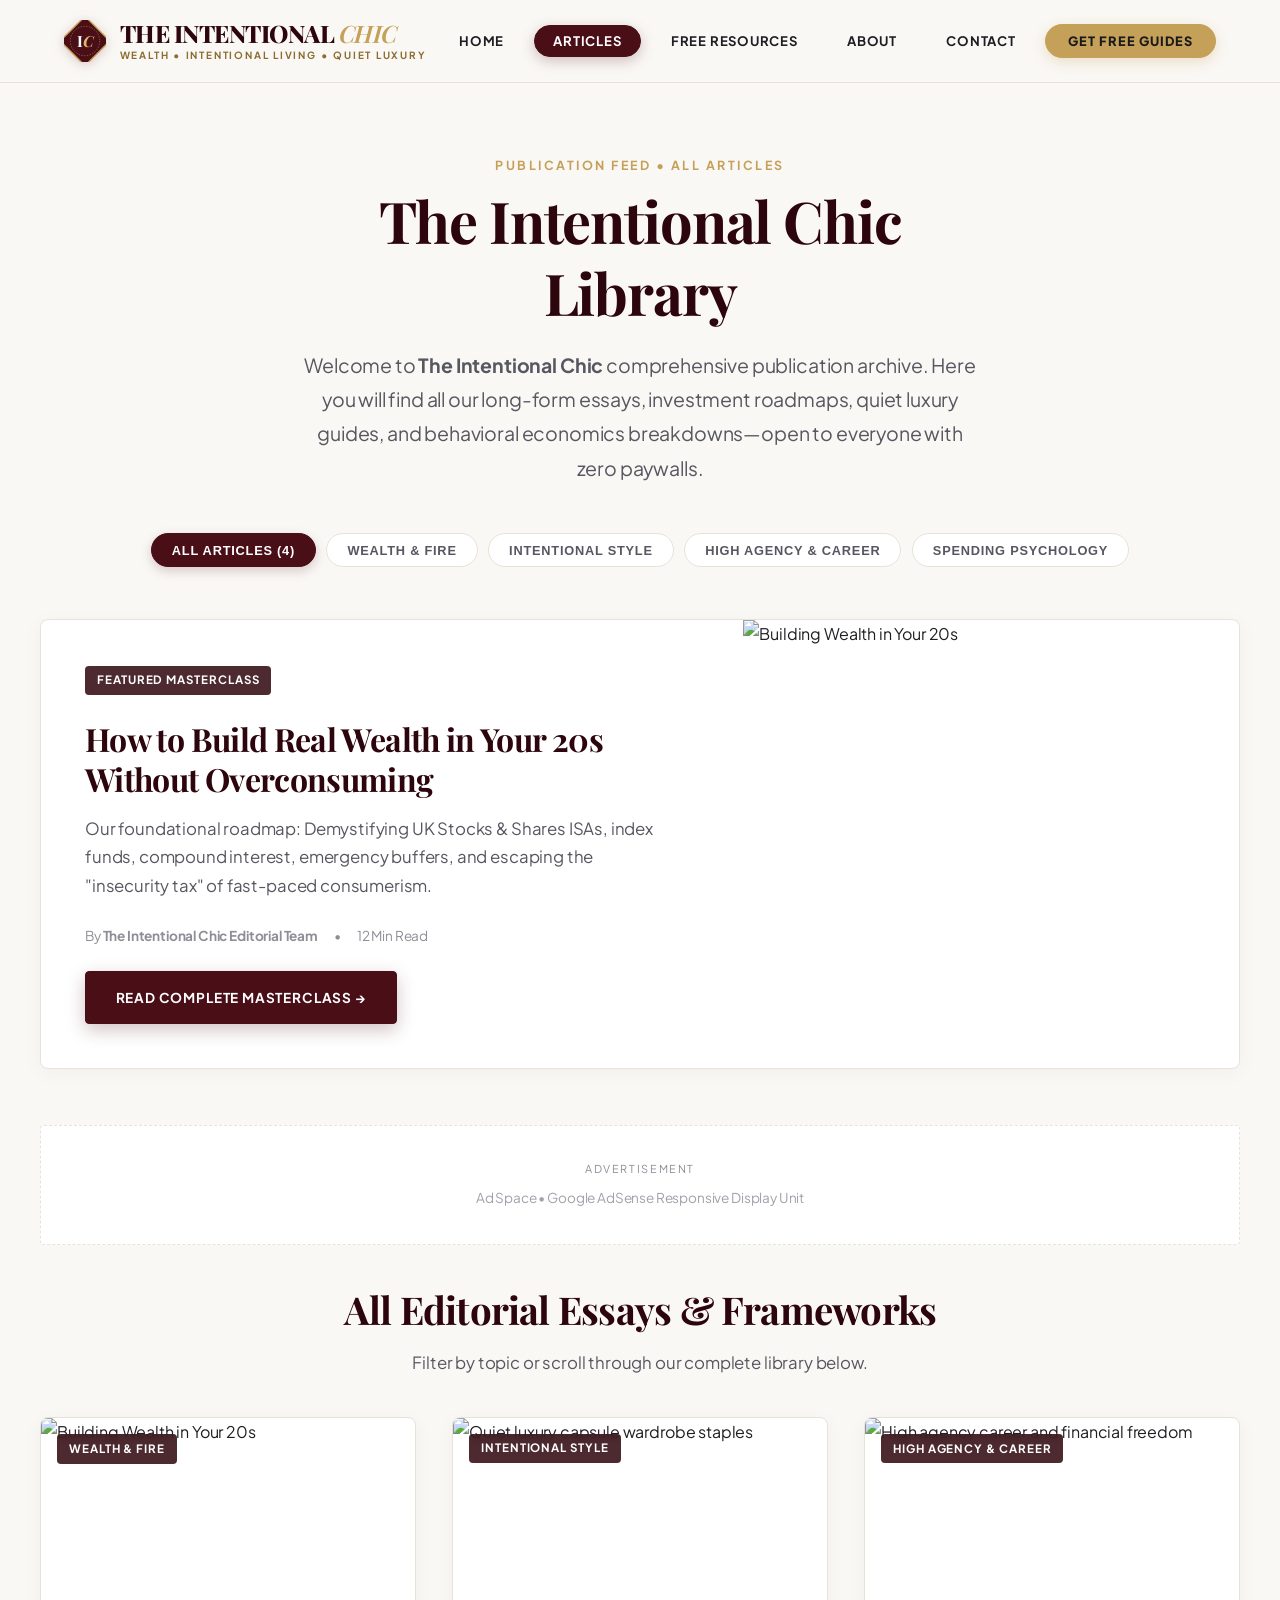
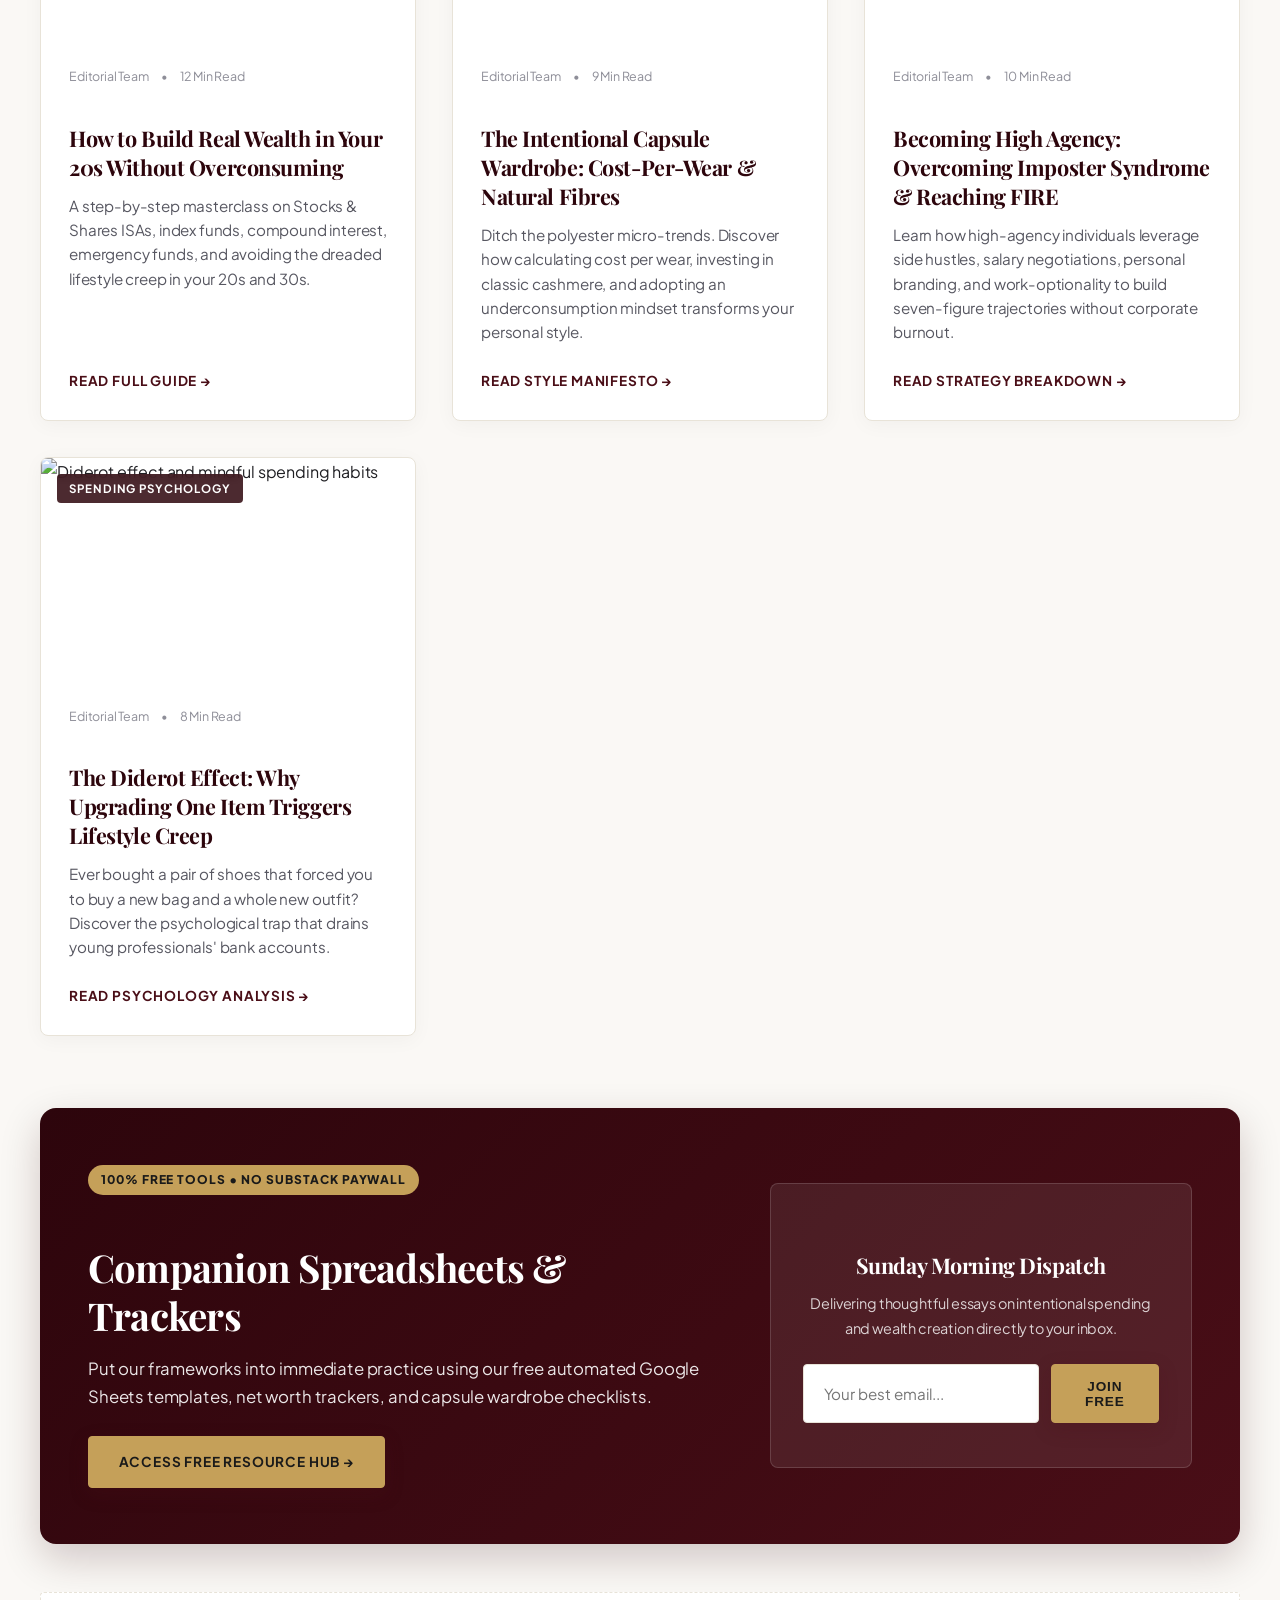
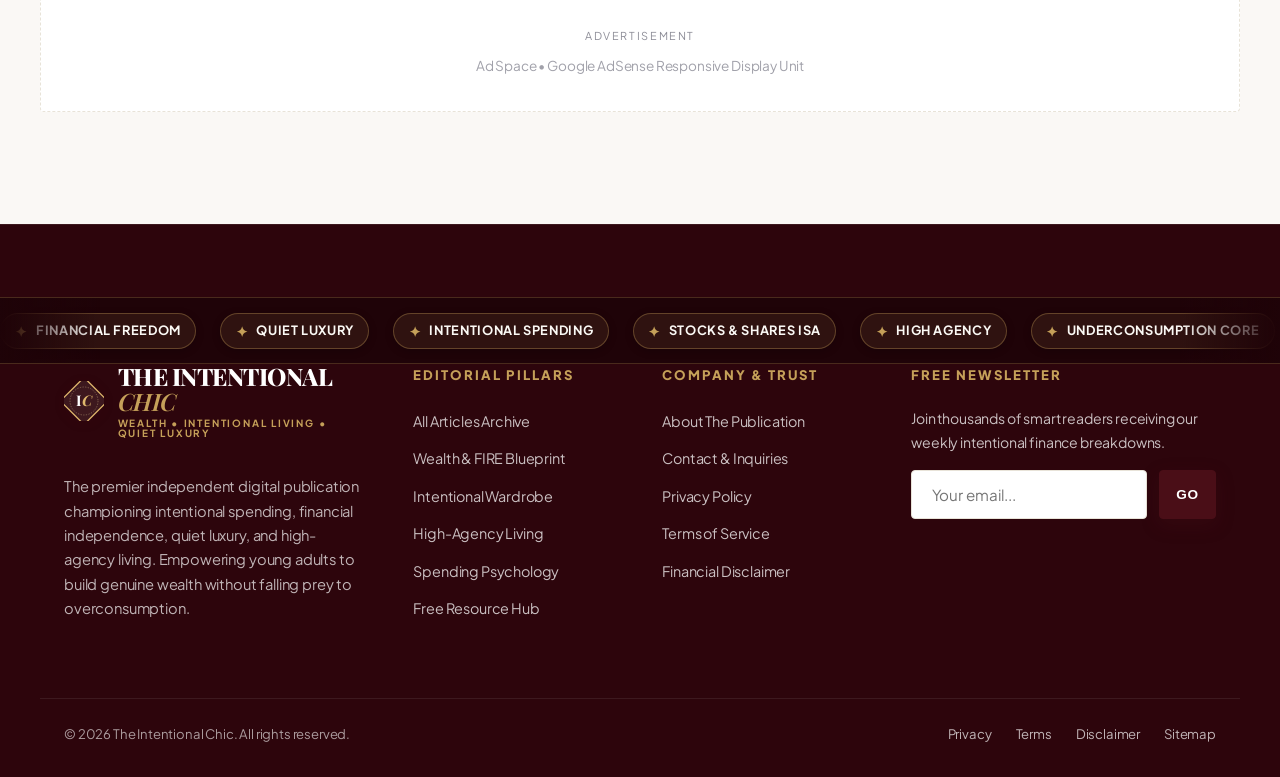
==== articles.html @ efddeb8c "Add files via upload" ====
<!DOCTYPE html>
<html lang="en">
<head>
  <meta charset="UTF-8">
  <meta name="viewport" content="width=device-width, initial-scale=1.0">
  <title>All Articles &amp; Editorial Guides — The Intentional Chic</title>
  <meta name="description" content="Browse all in-depth articles, personal finance masterclasses, quiet luxury capsule wardrobe guides, and high-agency frameworks from The Intentional Chic. 100% free with zero paywalls.">
  <meta name="keywords" content="articles, personal finance guides, quiet luxury essays, FIRE movement UK, intentional spending, The Intentional Chic, capsule wardrobe">
  <link rel="canonical" href="https://www.theintentionalchic.com/articles.html">
  <link rel="icon" type="image/svg+xml" href="images/favicon.svg">

  <link rel="stylesheet" href="styles.css">
  <link rel="preconnect" href="https://fonts.googleapis.com">
  <link rel="preconnect" href="https://fonts.gstatic.com" crossorigin>
  <link href="https://fonts.googleapis.com/css2?family=Playfair+Display:ital,wght@0,500;0,700;0,800;1,400;1,600&family=Plus+Jakarta+Sans:wght@400;500;600;700&display=swap" rel="stylesheet">
</head>
<body>

  <!-- Site Header -->
  <header class="site-header">
    <div class="container nav-wrapper">
      <a href="index.html" class="brand-logo" aria-label="The Intentional Chic Home">
        <div class="logo-mark">
          <svg width="42" height="42" viewBox="0 0 60 60" fill="none" xmlns="http://www.w3.org/2000/svg">
            <rect x="5" y="5" width="50" height="50" rx="6" transform="rotate(45 30 30)" fill="#4a0e17" stroke="#c5a059" stroke-width="2"/>
            <circle cx="30" cy="30" r="21" stroke="#dfb76c" stroke-width="1" stroke-dasharray="2 2" stroke-opacity="0.6"/>
            <text x="23" y="38" font-family="'Playfair Display', Georgia, serif" font-size="22" font-weight="700" fill="#ffffff" text-anchor="middle">I</text>
            <text x="35" y="38" font-family="'Playfair Display', Georgia, serif" font-size="22" font-weight="700" font-style="italic" fill="#dfb76c" text-anchor="middle">C</text>
          </svg>
        </div>
        <div class="logo-text">
          <span class="logo-brand">THE INTENTIONAL <em>CHIC</em></span>
          <span class="logo-tagline">WEALTH &bull; INTENTIONAL LIVING &bull; QUIET LUXURY</span>
        </div>
      </a>

      <!-- Clean Competitor-Style Navigation Bar -->
      <nav>
        <ul class="main-nav">
          <li><a href="index.html" class="nav-link">Home</a></li>
          <li><a href="articles.html" class="nav-link active">Articles</a></li>
          <li><a href="free-resources.html" class="nav-link">Free Resources</a></li>
          <li><a href="about.html" class="nav-link">About</a></li>
          <li><a href="contact.html" class="nav-link">Contact</a></li>
          <li><a href="free-resources.html" class="nav-cta">Get Free Guides</a></li>
        </ul>
      </nav>

      <button class="mobile-menu-btn" aria-label="Toggle navigation menu" aria-expanded="false">&#9776;</button>
    </div>
  </header>

  <!-- Main Content Archive -->
  <main class="container section-pad">
    <div class="section-head">
      <span class="section-eyebrow">Publication Feed &bull; All Articles</span>
      <h1 class="section-title">The Intentional Chic Library</h1>
      <p class="lead-text">
        Welcome to <strong>The Intentional Chic</strong> comprehensive publication archive. Here you will find all our long-form essays, investment roadmaps, quiet luxury guides, and behavioral economics breakdowns—open to everyone with zero paywalls.
      </p>
    </div>

    <!-- Interactive Category Filter Bar (Substack / Magazine Style) -->
    <div class="articles-filter-bar">
      <button type="button" class="filter-tab active" data-filter="all">All Articles (4)</button>
      <button type="button" class="filter-tab" data-filter="wealth">Wealth &amp; FIRE</button>
      <button type="button" class="filter-tab" data-filter="style">Intentional Style</button>
      <button type="button" class="filter-tab" data-filter="agency">High Agency &amp; Career</button>
      <button type="button" class="filter-tab" data-filter="psychology">Spending Psychology</button>
    </div>

    <!-- Featured Lead Essay (Hero Highlight) -->
    <article class="featured-article-hero">
      <div class="featured-article-content">
        <span class="card-category" style="position: static; margin-bottom: 1rem; display: inline-block;">Featured Masterclass</span>
        <h2 style="font-size: clamp(1.8rem, 2.5vw, 2.4rem); margin: 0.5rem 0 1rem; line-height: 1.25;">
          <a href="building-wealth-in-your-20s.html" style="color: var(--color-primary-dark); text-decoration: none;">How to Build Real Wealth in Your 20s Without Overconsuming</a>
        </h2>
        <p style="color: var(--color-text-muted); font-size: 1.05rem; line-height: 1.7; margin-bottom: 1.5rem;">
          Our foundational roadmap: Demystifying UK Stocks &amp; Shares ISAs, index funds, compound interest, emergency buffers, and escaping the "insecurity tax" of fast-paced consumerism.
        </p>
        <div style="display: flex; gap: 1rem; align-items: center; font-size: 0.85rem; color: var(--color-text-light); margin-bottom: 1.5rem;">
          <span>By <strong>The Intentional Chic Editorial Team</strong></span> &bull; <span>12 Min Read</span>
        </div>
        <a href="building-wealth-in-your-20s.html" class="btn-primary">Read Complete Masterclass &rarr;</a>
      </div>

      <div class="featured-article-img-wrap">
        <img src="images/building-wealth-in-your-20s-investment.jpg" alt="Building Wealth in Your 20s" width="900" height="600">
      </div>
    </article>

    <!-- AdSense Top Slot -->
    <div class="adsense-slot" aria-label="Advertisement Banner">
      <span class="adsense-label">Advertisement</span>
      <div style="font-size: 0.85rem; color: #a1a1aa;">Ad Space &bull; Google AdSense Responsive Display Unit</div>
    </div>

    <!-- Section Header for Grid -->
    <div class="section-head" style="margin-bottom: 2.5rem;">
      <h2>All Editorial Essays &amp; Frameworks</h2>
      <p style="color: var(--color-text-muted);">Filter by topic or scroll through our complete library below.</p>
    </div>

    <!-- Complete Grid of All Articles -->
    <div class="articles-grid" id="all-articles-grid">

      <!-- Article 1: Wealth -->
      <article class="article-card archive-article-card" data-category="wealth">
        <div class="card-thumb-wrap">
          <img src="images/building-wealth-in-your-20s-investment.jpg" alt="Building Wealth in Your 20s" class="card-thumb" loading="lazy">
          <span class="card-category">Wealth &amp; FIRE</span>
        </div>
        <div class="card-body">
          <div class="card-meta">
            <span>Editorial Team</span> &bull; <span>12 Min Read</span>
          </div>
          <h3 class="card-title">
            <a href="building-wealth-in-your-20s.html">How to Build Real Wealth in Your 20s Without Overconsuming</a>
          </h3>
          <p class="card-excerpt">
            A step-by-step masterclass on Stocks &amp; Shares ISAs, index funds, compound interest, emergency funds, and avoiding the dreaded lifestyle creep in your 20s and 30s.
          </p>
          <a href="building-wealth-in-your-20s.html" class="card-link">Read Full Guide &rarr;</a>
        </div>
      </article>

      <!-- Article 2: Style -->
      <article class="article-card archive-article-card" data-category="style">
        <div class="card-thumb-wrap">
          <img src="images/quiet-luxury-capsule-wardrobe-staples.jpg" alt="Quiet luxury capsule wardrobe staples" class="card-thumb" loading="lazy">
          <span class="card-category">Intentional Style</span>
        </div>
        <div class="card-body">
          <div class="card-meta">
            <span>Editorial Team</span> &bull; <span>9 Min Read</span>
          </div>
          <h3 class="card-title">
            <a href="quiet-luxury-capsule-wardrobe.html">The Intentional Capsule Wardrobe: Cost-Per-Wear &amp; Natural Fibres</a>
          </h3>
          <p class="card-excerpt">
            Ditch the polyester micro-trends. Discover how calculating cost per wear, investing in classic cashmere, and adopting an underconsumption mindset transforms your personal style.
          </p>
          <a href="quiet-luxury-capsule-wardrobe.html" class="card-link">Read Style Manifesto &rarr;</a>
        </div>
      </article>

      <!-- Article 3: High Agency -->
      <article class="article-card archive-article-card" data-category="agency">
        <div class="card-thumb-wrap">
          <img src="images/high-agency-career-financial-freedom.jpg" alt="High agency career and financial freedom" class="card-thumb" loading="lazy">
          <span class="card-category">High Agency &amp; Career</span>
        </div>
        <div class="card-body">
          <div class="card-meta">
            <span>Editorial Team</span> &bull; <span>10 Min Read</span>
          </div>
          <h3 class="card-title">
            <a href="high-agency-financial-freedom.html">Becoming High Agency: Overcoming Imposter Syndrome &amp; Reaching FIRE</a>
          </h3>
          <p class="card-excerpt">
            Learn how high-agency individuals leverage side hustles, salary negotiations, personal branding, and work-optionality to build seven-figure trajectories without corporate burnout.
          </p>
          <a href="high-agency-financial-freedom.html" class="card-link">Read Strategy Breakdown &rarr;</a>
        </div>
      </article>

      <!-- Article 4: Spending Psychology -->
      <article class="article-card archive-article-card" data-category="psychology">
        <div class="card-thumb-wrap">
          <img src="images/diderot-effect-mindful-spending-habits.jpg" alt="Diderot effect and mindful spending habits" class="card-thumb" loading="lazy">
          <span class="card-category">Spending Psychology</span>
        </div>
        <div class="card-body">
          <div class="card-meta">
            <span>Editorial Team</span> &bull; <span>8 Min Read</span>
          </div>
          <h3 class="card-title">
            <a href="diderot-effect-mindful-spending.html">The Diderot Effect: Why Upgrading One Item Triggers Lifestyle Creep</a>
          </h3>
          <p class="card-excerpt">
            Ever bought a pair of shoes that forced you to buy a new bag and a whole new outfit? Discover the psychological trap that drains young professionals' bank accounts.
          </p>
          <a href="diderot-effect-mindful-spending.html" class="card-link">Read Psychology Analysis &rarr;</a>
        </div>
      </article>

    </div>

    <!-- Free Downloads Lead Magnet Box -->
    <div class="resources-feature-box" style="margin-top: 4.5rem;">
      <div>
        <span class="free-pill">100% Free Tools &bull; No Substack Paywall</span>
        <h2>Companion Spreadsheets &amp; Trackers</h2>
        <p style="color: rgba(255, 255, 255, 0.9); font-size: 1.05rem; margin-top: 0.75rem;">
          Put our frameworks into immediate practice using our free automated Google Sheets templates, net worth trackers, and capsule wardrobe checklists.
        </p>
        <div style="margin-top: 1.5rem;">
          <a href="free-resources.html" class="btn-primary" style="background: var(--color-accent-gold); color: #1a1a1a; border-color: var(--color-accent-gold);">
            Access Free Resource Hub &rarr;
          </a>
        </div>
      </div>

      <div>
        <div class="newsletter-card" style="background: rgba(255, 255, 255, 0.08); border-color: rgba(255, 255, 255, 0.15); color: #fff;">
          <h3 style="color: #fff; font-size: 1.35rem;">Sunday Morning Dispatch</h3>
          <p style="font-size: 0.9rem; color: rgba(255, 255, 255, 0.8); margin-top: 0.5rem;">
            Delivering thoughtful essays on intentional spending and wealth creation directly to your inbox.
          </p>
          <form class="newsletter-form">
            <input type="email" class="newsletter-input" placeholder="Your best email..." required aria-label="Email">
            <button type="submit" class="btn-primary" style="background: var(--color-accent-gold); color: #1a1a1a; border-color: var(--color-accent-gold);">Join Free</button>
          </form>
        </div>
      </div>
    </div>

    <!-- AdSense Bottom Placement -->
    <div class="adsense-slot" aria-label="Advertisement Banner">
      <span class="adsense-label">Advertisement</span>
      <div style="font-size: 0.85rem; color: #a1a1aa;">Ad Space &bull; Google AdSense Responsive Display Unit</div>
    </div>
  </main>

  <!-- Site Footer -->
  <footer class="site-footer">
    <!-- Animated Trending NLP Keywords Ticker -->
    <div class="footer-ticker-section" aria-label="Core Editorial Topics and Keywords">
      <div class="footer-ticker-wrapper">
        <div class="footer-ticker-track">
          <span class="ticker-chip"><span class="ticker-sparkle">&#10022;</span> Financial Freedom</span>
          <span class="ticker-chip"><span class="ticker-sparkle">&#10022;</span> Quiet Luxury</span>
          <span class="ticker-chip"><span class="ticker-sparkle">&#10022;</span> Intentional Spending</span>
          <span class="ticker-chip"><span class="ticker-sparkle">&#10022;</span> Stocks &amp; Shares ISA</span>
          <span class="ticker-chip"><span class="ticker-sparkle">&#10022;</span> High Agency</span>
          <span class="ticker-chip"><span class="ticker-sparkle">&#10022;</span> Underconsumption Core</span>
          <span class="ticker-chip"><span class="ticker-sparkle">&#10022;</span> Cost Per Wear</span>
          <span class="ticker-chip"><span class="ticker-sparkle">&#10022;</span> Compound Interest</span>
          <span class="ticker-chip"><span class="ticker-sparkle">&#10022;</span> Forever Wardrobe</span>
          <span class="ticker-chip"><span class="ticker-sparkle">&#10022;</span> Net Worth Building</span>
          <span class="ticker-chip"><span class="ticker-sparkle">&#10022;</span> Diderot Effect</span>
          <span class="ticker-chip"><span class="ticker-sparkle">&#10022;</span> Work-Optionality</span>
          <span class="ticker-chip"><span class="ticker-sparkle">&#10022;</span> Natural Fibres</span>
          <span class="ticker-chip"><span class="ticker-sparkle">&#10022;</span> Loud Budgeting</span>
          <!-- Repeated for seamless 100% loop -->
          <span class="ticker-chip"><span class="ticker-sparkle">&#10022;</span> Financial Freedom</span>
          <span class="ticker-chip"><span class="ticker-sparkle">&#10022;</span> Quiet Luxury</span>
          <span class="ticker-chip"><span class="ticker-sparkle">&#10022;</span> Intentional Spending</span>
          <span class="ticker-chip"><span class="ticker-sparkle">&#10022;</span> Stocks &amp; Shares ISA</span>
          <span class="ticker-chip"><span class="ticker-sparkle">&#10022;</span> High Agency</span>
          <span class="ticker-chip"><span class="ticker-sparkle">&#10022;</span> Underconsumption Core</span>
          <span class="ticker-chip"><span class="ticker-sparkle">&#10022;</span> Cost Per Wear</span>
          <span class="ticker-chip"><span class="ticker-sparkle">&#10022;</span> Compound Interest</span>
          <span class="ticker-chip"><span class="ticker-sparkle">&#10022;</span> Forever Wardrobe</span>
          <span class="ticker-chip"><span class="ticker-sparkle">&#10022;</span> Net Worth Building</span>
          <span class="ticker-chip"><span class="ticker-sparkle">&#10022;</span> Diderot Effect</span>
          <span class="ticker-chip"><span class="ticker-sparkle">&#10022;</span> Work-Optionality</span>
          <span class="ticker-chip"><span class="ticker-sparkle">&#10022;</span> Natural Fibres</span>
          <span class="ticker-chip"><span class="ticker-sparkle">&#10022;</span> Loud Budgeting</span>
        </div>
      </div>
    </div>

    <div class="container footer-grid">
      <div class="footer-brand">
        <a href="index.html" class="brand-logo footer-brand-logo" aria-label="The Intentional Chic Home">
          <div class="logo-mark">
            <svg width="40" height="40" viewBox="0 0 60 60" fill="none" xmlns="http://www.w3.org/2000/svg">
              <rect x="5" y="5" width="50" height="50" rx="6" transform="rotate(45 30 30)" fill="rgba(255,255,255,0.08)" stroke="#dfb76c" stroke-width="2"/>
              <circle cx="30" cy="30" r="21" stroke="#f3d89d" stroke-width="1" stroke-dasharray="2 2" stroke-opacity="0.5"/>
              <text x="23" y="38" font-family="'Playfair Display', Georgia, serif" font-size="22" font-weight="700" fill="#ffffff" text-anchor="middle">I</text>
              <text x="35" y="38" font-family="'Playfair Display', Georgia, serif" font-size="22" font-weight="700" font-style="italic" fill="#dfb76c" text-anchor="middle">C</text>
            </svg>
          </div>
          <div class="logo-text">
            <span class="logo-brand">THE INTENTIONAL <em>CHIC</em></span>
            <span class="logo-tagline">WEALTH &bull; INTENTIONAL LIVING &bull; QUIET LUXURY</span>
          </div>
        </a>
        <p class="footer-desc">
          The premier independent digital publication championing intentional spending, financial independence, quiet luxury, and high-agency living. Empowering young adults to build genuine wealth without falling prey to overconsumption.
        </p>
      </div>

      <div>
        <div class="footer-heading">Editorial Pillars</div>
        <ul class="footer-links">
          <li><a href="articles.html">All Articles Archive</a></li>
          <li><a href="building-wealth-in-your-20s.html">Wealth &amp; FIRE Blueprint</a></li>
          <li><a href="quiet-luxury-capsule-wardrobe.html">Intentional Wardrobe</a></li>
          <li><a href="high-agency-financial-freedom.html">High-Agency Living</a></li>
          <li><a href="diderot-effect-mindful-spending.html">Spending Psychology</a></li>
          <li><a href="free-resources.html">Free Resource Hub</a></li>
        </ul>
      </div>

      <div>
        <div class="footer-heading">Company &amp; Trust</div>
        <ul class="footer-links">
          <li><a href="about.html">About The Publication</a></li>
          <li><a href="contact.html">Contact &amp; Inquiries</a></li>
          <li><a href="privacy-policy.html">Privacy Policy</a></li>
          <li><a href="terms-of-service.html">Terms of Service</a></li>
          <li><a href="disclaimer.html">Financial Disclaimer</a></li>
        </ul>
      </div>

      <div>
        <div class="footer-heading">Free Newsletter</div>
        <p style="font-size: 0.88rem; color: rgba(255, 255, 255, 0.75); margin-bottom: 1rem;">
          Join thousands of smart readers receiving our weekly intentional finance breakdowns.
        </p>
        <form class="newsletter-form" style="margin: 0;">
          <input type="email" class="newsletter-input" placeholder="Your email..." required aria-label="Email">
          <button type="submit" class="btn-primary" style="padding: 0.65rem 1rem;">Go</button>
        </form>
      </div>
    </div>

    <div class="container footer-bottom">
      <div>&copy; 2026 The Intentional Chic. All rights reserved.</div>
      <div style="display: flex; gap: 1.5rem;">
        <a href="privacy-policy.html" style="color: rgba(255,255,255,0.7);">Privacy</a>
        <a href="terms-of-service.html" style="color: rgba(255,255,255,0.7);">Terms</a>
        <a href="disclaimer.html" style="color: rgba(255,255,255,0.7);">Disclaimer</a>
        <a href="sitemap.xml" style="color: rgba(255,255,255,0.7);">Sitemap</a>
      </div>
    </div>
  </footer>

  <script src="main.js"></script>
</body>
</html>
---- styles.css ----
/* ==========================================================================
   THE INTENTIONAL CHIC - Modern Luxury Editorial Stylesheet
   Designed for High SEO Performance, AdSense Compliance & Mobile Responsiveness
   ========================================================================== */

:root {
  --color-primary: #4a0e17;        /* Signature Deep Bordeaux / Cherry Noir */
  --color-primary-dark: #2d050c;
  --color-primary-light: #6e1a25;
  --color-accent-gold: #c5a059;     /* Subtle Muted Gold */
  --color-accent-soft: #f4ede4;
  --color-bg-base: #faf8f5;        /* Warm Silk White / Ivory */
  --color-bg-card: #ffffff;
  --color-bg-secondary: #f3efe8;
  --color-text-main: #1f1f23;
  --color-text-muted: #575761;
  --color-text-light: #8e8e98;
  --color-border: #e8e3d8;
  --color-border-dark: #2d050c;
  
  --font-serif: "Playfair Display", "Alegreya", "Spectral", Georgia, serif;
  --font-sans: "Plus Jakarta Sans", -apple-system, BlinkMacSystemFont, "Segoe UI", Roboto, sans-serif;
  
  --max-width-site: 1200px;
  --max-width-article: 820px;
  --radius-sm: 4px;
  --radius-md: 8px;
  --radius-lg: 16px;
  --shadow-subtle: 0 4px 20px rgba(0, 0, 0, 0.04);
  --shadow-hover: 0 10px 30px rgba(74, 14, 23, 0.08);
  --transition: all 0.3s cubic-bezier(0.16, 1, 0.3, 1);
}

*, *::before, *::after {
  box-sizing: border-box;
  margin: 0;
  padding: 0;
}

html {
  font-size: 16px;
  scroll-behavior: smooth;
  -webkit-text-size-adjust: 100%;
}

body {
  font-family: var(--font-sans);
  background-color: var(--color-bg-base);
  color: var(--color-text-main);
  line-height: 1.7;
  overflow-x: hidden;
  letter-spacing: -0.01em;
}

a {
  color: var(--color-primary);
  text-decoration: none;
  transition: var(--transition);
}

a:hover {
  color: var(--color-primary-light);
  text-decoration: none;
}

img {
  max-width: 100%;
  height: auto;
  display: block;
}

/* Typography Presets */
h1, h2, h3, h4, h5, h6 {
  font-family: var(--font-serif);
  font-weight: 700;
  color: var(--color-primary-dark);
  line-height: 1.25;
  letter-spacing: -0.02em;
}

h1 { font-size: clamp(2.2rem, 4.5vw, 3.6rem); margin-bottom: 1.25rem; }
h2 { font-size: clamp(1.6rem, 3vw, 2.4rem); margin-top: 2rem; margin-bottom: 1rem; }
h3 { font-size: clamp(1.25rem, 2vw, 1.6rem); margin-top: 1.5rem; margin-bottom: 0.75rem; }
h4 { font-size: 1.2rem; }

p { margin-bottom: 1.35rem; font-size: 1.05rem; }

.lead-text {
  font-size: 1.22rem;
  font-weight: 400;
  line-height: 1.75;
  color: var(--color-text-muted);
}

/* Layout Utilities */
.container {
  width: 100%;
  max-width: var(--max-width-site);
  margin: 0 auto;
  padding: 0 1.5rem;
}

.article-container {
  max-width: var(--max-width-article);
  margin: 0 auto;
}

/* Announcement Top Bar */
.top-banner {
  background-color: var(--color-primary);
  color: #fff;
  font-size: 0.82rem;
  letter-spacing: 0.08em;
  text-transform: uppercase;
  padding: 0.6rem 1rem;
  text-align: center;
  font-weight: 600;
}

.top-banner a {
  color: #ffd8a8;
  text-decoration: underline;
  margin-left: 0.5rem;
}

/* Header & Navigation */
.site-header {
  background-color: rgba(250, 248, 245, 0.95);
  backdrop-filter: blur(12px);
  border-bottom: 1px solid var(--color-border);
  position: sticky;
  top: 0;
  z-index: 1000;
  padding: 1.25rem 0;
}

.nav-wrapper {
  display: flex;
  align-items: center;
  justify-content: space-between;
}

.brand-logo {
  display: inline-flex;
  align-items: center;
  gap: 0.85rem;
  text-decoration: none !important;
  transition: var(--transition);
}

.brand-logo:hover {
  opacity: 0.95;
  transform: translateY(-1px);
}

.logo-mark {
  display: flex;
  align-items: center;
  justify-content: center;
  flex-shrink: 0;
}

.logo-mark svg {
  display: block;
  filter: drop-shadow(0 2px 6px rgba(74, 14, 23, 0.2));
}

.logo-text {
  display: flex;
  flex-direction: column;
}

.logo-brand {
  font-family: var(--font-serif);
  font-size: 1.5rem;
  font-weight: 800;
  color: var(--color-primary-dark);
  letter-spacing: -0.02em;
  line-height: 1.05;
  text-transform: uppercase;
}

.logo-brand em {
  color: var(--color-accent-gold);
  font-style: italic;
  font-weight: 600;
}

.logo-tagline {
  font-family: var(--font-sans);
  font-size: 0.62rem;
  font-weight: 700;
  letter-spacing: 0.18em;
  color: #8c6d31;
  text-transform: uppercase;
  margin-top: 0.25rem;
  line-height: 1;
}

.footer-brand-logo {
  margin-bottom: 1.25rem;
}

.footer-brand-logo .logo-brand {
  color: #ffffff;
}

.footer-brand-logo .logo-tagline {
  color: var(--color-accent-gold);
}

.main-nav {
  display: flex;
  align-items: center;
  gap: 0.65rem;
  list-style: none;
}

.nav-link {
  font-size: 0.82rem;
  font-weight: 700;
  text-transform: uppercase;
  letter-spacing: 0.06em;
  color: var(--color-text-main);
  padding: 0.55rem 1.15rem;
  border-radius: 50px;
  border: 1px solid transparent;
  transition: all 0.25s cubic-bezier(0.16, 1, 0.3, 1);
  text-decoration: none !important;
  display: inline-block;
  line-height: 1;
}

.nav-link::after {
  display: none !important;
}

.nav-link:hover {
  background: rgba(74, 14, 23, 0.08);
  color: var(--color-primary) !important;
  border-color: rgba(74, 14, 23, 0.18);
  text-decoration: none !important;
  transform: translateY(-1px);
}

.nav-link.active {
  background: var(--color-primary);
  color: #ffffff !important;
  border-color: var(--color-primary);
  box-shadow: 0 4px 14px rgba(74, 14, 23, 0.25);
  text-decoration: none !important;
}

.nav-cta {
  background-color: var(--color-accent-gold);
  color: #1a1a1a !important;
  padding: 0.6rem 1.35rem;
  border-radius: 50px;
  font-size: 0.8rem;
  font-weight: 800;
  text-transform: uppercase;
  letter-spacing: 0.08em;
  display: inline-block;
  box-shadow: 0 4px 14px rgba(197, 160, 89, 0.3);
  text-decoration: none !important;
  border: 1px solid var(--color-accent-gold);
  transition: all 0.25s ease;
  line-height: 1;
}

.nav-cta:hover {
  background-color: #dfb76c;
  color: #1a1a1a !important;
  transform: translateY(-1px);
  text-decoration: none !important;
  box-shadow: 0 6px 18px rgba(197, 160, 89, 0.45);
}

.mobile-menu-btn {
  display: none;
  background: none;
  border: none;
  font-size: 1.75rem;
  color: var(--color-primary);
  cursor: pointer;
}

/* Hero Section */
.hero-section {
  padding: 4.5rem 0 3.5rem;
  background: linear-gradient(180deg, rgba(244, 237, 228, 0.4) 0%, rgba(250, 248, 245, 1) 100%);
  border-bottom: 1px solid var(--color-border);
}

.hero-grid {
  display: grid;
  grid-template-columns: 1.15fr 0.85fr;
  gap: 3.5rem;
  align-items: center;
}

.hero-badge {
  display: inline-flex;
  align-items: center;
  gap: 0.5rem;
  background: var(--color-accent-soft);
  color: var(--color-primary);
  padding: 0.4rem 0.9rem;
  border-radius: 50px;
  font-size: 0.78rem;
  font-weight: 700;
  letter-spacing: 0.06em;
  text-transform: uppercase;
  margin-bottom: 1.25rem;
  border: 1px solid var(--color-border);
}

.hero-title {
  color: var(--color-primary-dark);
  margin-bottom: 1.25rem;
}

.hero-title span {
  color: var(--color-primary);
  font-style: italic;
  font-weight: 400;
}

.hero-desc {
  font-size: 1.15rem;
  color: var(--color-text-muted);
  line-height: 1.75;
  margin-bottom: 2rem;
}

.hero-actions {
  display: flex;
  gap: 1rem;
  align-items: center;
  flex-wrap: wrap;
}

.btn-primary {
  background: var(--color-primary);
  color: #fff;
  padding: 0.85rem 1.85rem;
  font-weight: 700;
  text-transform: uppercase;
  letter-spacing: 0.06em;
  font-size: 0.85rem;
  border-radius: var(--radius-sm);
  display: inline-flex;
  align-items: center;
  gap: 0.5rem;
  box-shadow: 0 6px 18px rgba(74, 14, 23, 0.25);
  border: 1px solid var(--color-primary);
}

.btn-primary:hover {
  background: var(--color-primary-light);
  color: #fff;
  text-decoration: none;
  transform: translateY(-2px);
}

.btn-outline {
  border: 1px solid var(--color-primary);
  color: var(--color-primary);
  padding: 0.85rem 1.85rem;
  font-weight: 700;
  text-transform: uppercase;
  letter-spacing: 0.06em;
  font-size: 0.85rem;
  border-radius: var(--radius-sm);
  background: transparent;
}

.btn-outline:hover {
  background: var(--color-primary);
  color: #fff;
  text-decoration: none;
}

.hero-image-wrap {
  position: relative;
}

.hero-image-wrap::before {
  content: "";
  position: absolute;
  top: -12px;
  right: -12px;
  width: 100%;
  height: 100%;
  border: 2px solid var(--color-accent-gold);
  border-radius: var(--radius-md);
  z-index: 1;
  pointer-events: none;
}

.hero-img {
  width: 100%;
  height: 480px;
  object-fit: cover;
  border-radius: var(--radius-md);
  position: relative;
  z-index: 2;
  box-shadow: var(--shadow-subtle);
}

/* Feature Metrics Bar */
.metrics-strip {
  background: var(--color-bg-card);
  border-bottom: 1px solid var(--color-border);
  padding: 2.25rem 0;
}

.metrics-grid {
  display: grid;
  grid-template-columns: repeat(4, 1fr);
  gap: 1.5rem;
  text-align: center;
}

.metric-item {
  padding: 0 1rem;
  border-right: 1px solid var(--color-border);
}

.metric-item:last-child {
  border-right: none;
}

.metric-value {
  font-family: var(--font-serif);
  font-size: 2rem;
  font-weight: 800;
  color: var(--color-primary);
  display: block;
  margin-bottom: 0.25rem;
}

.metric-label {
  font-size: 0.82rem;
  color: var(--color-text-muted);
  text-transform: uppercase;
  letter-spacing: 0.06em;
  font-weight: 600;
}

/* Section Common Styling */
.section-pad {
  padding: 4.5rem 0;
}

.section-head {
  text-align: center;
  max-width: 680px;
  margin: 0 auto 3rem;
}

.section-eyebrow {
  font-size: 0.78rem;
  text-transform: uppercase;
  letter-spacing: 0.2em;
  color: var(--color-accent-gold);
  font-weight: 700;
  display: block;
  margin-bottom: 0.5rem;
}

.section-title {
  color: var(--color-primary-dark);
}

/* Article Cards Grid */
.articles-grid {
  display: grid;
  grid-template-columns: repeat(auto-fit, minmax(340px, 1fr));
  gap: 2.25rem;
}

.article-card {
  background: var(--color-bg-card);
  border-radius: var(--radius-md);
  border: 1px solid var(--color-border);
  overflow: hidden;
  display: flex;
  flex-direction: column;
  transition: var(--transition);
  box-shadow: var(--shadow-subtle);
}

.article-card:hover {
  transform: translateY(-4px);
  box-shadow: var(--shadow-hover);
  border-color: var(--color-accent-gold);
}

.card-thumb-wrap {
  position: relative;
  height: 220px;
  overflow: hidden;
}

.card-thumb {
  width: 100%;
  height: 100%;
  object-fit: cover;
  transition: transform 0.6s ease;
}

.article-card:hover .card-thumb {
  transform: scale(1.05);
}

.card-category {
  position: absolute;
  top: 1rem;
  left: 1rem;
  background: rgba(45, 5, 12, 0.85);
  color: #fff;
  padding: 0.3rem 0.75rem;
  border-radius: var(--radius-sm);
  font-size: 0.72rem;
  font-weight: 700;
  text-transform: uppercase;
  letter-spacing: 0.08em;
  backdrop-filter: blur(4px);
}

.card-body {
  padding: 1.75rem;
  display: flex;
  flex-direction: column;
  flex-grow: 1;
}

.card-meta {
  font-size: 0.78rem;
  color: var(--color-text-light);
  margin-bottom: 0.75rem;
  display: flex;
  align-items: center;
  gap: 0.75rem;
}

.card-title {
  font-size: 1.35rem;
  margin-bottom: 0.75rem;
  line-height: 1.35;
}

.card-title a {
  color: var(--color-primary-dark);
  text-decoration: none;
}

.card-title a:hover {
  color: var(--color-primary);
}

.card-excerpt {
  font-size: 0.95rem;
  color: var(--color-text-muted);
  line-height: 1.6;
  margin-bottom: 1.5rem;
  flex-grow: 1;
}

.card-link {
  font-size: 0.85rem;
  font-weight: 700;
  text-transform: uppercase;
  letter-spacing: 0.06em;
  color: var(--color-primary);
  display: inline-flex;
  align-items: center;
  gap: 0.35rem;
}

.card-link:hover {
  text-decoration: none;
  gap: 0.55rem;
}

/* Free Resources / Moat Box */
.resources-feature-box {
  background: linear-gradient(135deg, var(--color-primary-dark) 0%, var(--color-primary) 100%);
  color: #fff;
  border-radius: var(--radius-lg);
  padding: 3.5rem 3rem;
  margin: 3rem 0;
  display: grid;
  grid-template-columns: 1.2fr 0.8fr;
  gap: 3rem;
  align-items: center;
  box-shadow: 0 15px 40px rgba(45, 5, 12, 0.2);
}

.resources-feature-box h2,
.resources-feature-box h3 {
  color: #fff;
}

.free-pill {
  background: var(--color-accent-gold);
  color: #1a1a1a;
  font-weight: 800;
  font-size: 0.75rem;
  padding: 0.3rem 0.8rem;
  border-radius: 50px;
  text-transform: uppercase;
  letter-spacing: 0.08em;
  display: inline-block;
  margin-bottom: 1rem;
}

.resources-list {
  list-style: none;
  margin: 1.5rem 0;
}

.resources-list li {
  padding: 0.6rem 0;
  display: flex;
  align-items: center;
  gap: 0.75rem;
  font-size: 0.98rem;
  border-bottom: 1px solid rgba(255, 255, 255, 0.1);
}

.resources-list li svg {
  color: var(--color-accent-gold);
  flex-shrink: 0;
}

/* Newsletter Capture */
.newsletter-card {
  background: var(--color-bg-secondary);
  border: 1px solid var(--color-border);
  border-radius: var(--radius-md);
  padding: 2.75rem 2rem;
  text-align: center;
  max-width: 680px;
  margin: 0 auto;
}

.newsletter-form {
  display: flex;
  gap: 0.75rem;
  margin-top: 1.5rem;
  max-width: 500px;
  margin-left: auto;
  margin-right: auto;
}

.newsletter-input {
  flex-grow: 1;
  padding: 0.85rem 1.25rem;
  border: 1px solid var(--color-border);
  border-radius: var(--radius-sm);
  font-size: 0.95rem;
  font-family: inherit;
  background: #fff;
}

.newsletter-input:focus {
  outline: none;
  border-color: var(--color-primary);
  box-shadow: 0 0 0 3px rgba(74, 14, 23, 0.1);
}

.newsletter-note {
  font-size: 0.78rem;
  color: var(--color-text-light);
  margin-top: 0.75rem;
}

/* AdSense Ad Placement Containers */
.adsense-slot {
  background: #ffffff;
  border: 1px dashed var(--color-border);
  border-radius: var(--radius-sm);
  padding: 1rem;
  margin: 2.5rem 0;
  text-align: center;
  min-height: 120px;
  display: flex;
  flex-direction: column;
  justify-content: center;
  align-items: center;
}

.adsense-label {
  font-size: 0.68rem;
  letter-spacing: 0.15em;
  text-transform: uppercase;
  color: var(--color-text-light);
  margin-bottom: 0.5rem;
}

/* Single Article Editorial Layout */
.article-header {
  padding: 3.5rem 0 2rem;
  text-align: center;
  border-bottom: 1px solid var(--color-border);
  margin-bottom: 2.5rem;
}

.article-category-badge {
  display: inline-block;
  color: var(--color-accent-gold);
  font-size: 0.8rem;
  font-weight: 700;
  text-transform: uppercase;
  letter-spacing: 0.18em;
  margin-bottom: 1rem;
}

.article-hero-title {
  max-width: 860px;
  margin: 0 auto 1.25rem;
  font-size: clamp(2.2rem, 4vw, 3.2rem);
}

.article-byline {
  display: flex;
  align-items: center;
  justify-content: center;
  gap: 1.5rem;
  font-size: 0.88rem;
  color: var(--color-text-muted);
  margin-top: 1.25rem;
}

.article-featured-image {
  margin: 2rem 0 3rem;
  border-radius: var(--radius-md);
  overflow: hidden;
  box-shadow: var(--shadow-subtle);
}

.article-featured-image img {
  width: 100%;
  max-height: 520px;
  object-fit: cover;
}

.article-featured-image figcaption {
  font-size: 0.82rem;
  color: var(--color-text-light);
  padding: 0.75rem 0.25rem;
  font-style: italic;
  text-align: center;
}

/* Article Body Typography */
.article-content {
  font-size: 1.12rem;
  line-height: 1.85;
  color: #2c2c31;
}

.article-content p {
  margin-bottom: 1.65rem;
}

.article-content h2 {
  font-size: 1.95rem;
  margin-top: 2.75rem;
  margin-bottom: 1.15rem;
  padding-bottom: 0.5rem;
  border-bottom: 1px solid var(--color-border);
}

.article-content h3 {
  font-size: 1.45rem;
  margin-top: 2.25rem;
  margin-bottom: 0.85rem;
}

.article-content ul,
.article-content ol {
  margin: 1.25rem 0 2rem 2rem;
}

.article-content li {
  margin-bottom: 0.75rem;
  padding-left: 0.35rem;
}

.article-content blockquote {
  font-family: var(--font-serif);
  font-style: italic;
  font-size: 1.35rem;
  line-height: 1.6;
  border-left: 3px solid var(--color-primary);
  padding: 1rem 0 1rem 1.75rem;
  margin: 2.5rem 0;
  color: var(--color-primary-dark);
  background: var(--color-bg-secondary);
  border-radius: 0 var(--radius-sm) var(--radius-sm) 0;
}

/* Callout Box */
.editorial-callout {
  background: var(--color-bg-secondary);
  border: 1px solid var(--color-border);
  border-left: 4px solid var(--color-accent-gold);
  padding: 1.75rem;
  border-radius: var(--radius-sm);
  margin: 2.5rem 0;
}

.editorial-callout-title {
  font-family: var(--font-sans);
  font-size: 0.95rem;
  font-weight: 800;
  text-transform: uppercase;
  letter-spacing: 0.08em;
  color: var(--color-primary);
  margin-bottom: 0.65rem;
}

/* Internal Linking Box inside Articles */
.internal-read-next {
  background: #ffffff;
  border: 1px solid var(--color-border);
  padding: 1.25rem 1.5rem;
  border-radius: var(--radius-sm);
  margin: 2.25rem 0;
  display: flex;
  align-items: center;
  gap: 1rem;
}

.internal-read-next strong {
  font-size: 0.78rem;
  text-transform: uppercase;
  letter-spacing: 0.12em;
  color: var(--color-primary);
  white-space: nowrap;
}

/* Comparison Table */
.editorial-table-wrap {
  overflow-x: auto;
  margin: 2.5rem 0;
}

.editorial-table {
  width: 100%;
  border-collapse: collapse;
  font-size: 0.98rem;
  background: #ffffff;
  border: 1px solid var(--color-border);
  border-radius: var(--radius-sm);
}

.editorial-table th {
  background: var(--color-primary-dark);
  color: #ffffff;
  font-family: var(--font-serif);
  font-weight: 600;
  text-align: left;
  padding: 1rem 1.25rem;
}

.editorial-table td {
  padding: 0.95rem 1.25rem;
  border-bottom: 1px solid var(--color-border);
}

.editorial-table tr:last-child td {
  border-bottom: none;
}

.editorial-table tr:nth-child(even) td {
  background: var(--color-bg-base);
}

/* Author Box & Bio */
.author-box {
  background: var(--color-bg-secondary);
  border: 1px solid var(--color-border);
  border-radius: var(--radius-md);
  padding: 2.25rem;
  margin: 3.5rem 0 2rem;
  display: flex;
  gap: 1.75rem;
  align-items: center;
}

.author-avatar {
  width: 90px;
  height: 90px;
  border-radius: 50%;
  object-fit: cover;
  border: 2px solid var(--color-accent-gold);
  flex-shrink: 0;
}

.author-info h4 {
  font-size: 1.2rem;
  margin-bottom: 0.35rem;
}

.author-role {
  font-size: 0.8rem;
  color: var(--color-accent-gold);
  font-weight: 700;
  text-transform: uppercase;
  letter-spacing: 0.08em;
  display: block;
  margin-bottom: 0.65rem;
}

.author-bio {
  font-size: 0.92rem;
  color: var(--color-text-muted);
  line-height: 1.6;
  margin-bottom: 0;
}

/* Interactive Calculator / Tools */
.interactive-tool-card {
  background: #ffffff;
  border: 1px solid var(--color-border);
  border-radius: var(--radius-md);
  padding: 2rem;
  margin: 2.5rem 0;
  box-shadow: var(--shadow-subtle);
}

.tool-grid {
  display: grid;
  grid-template-columns: 1fr 1fr;
  gap: 1.25rem;
  margin-top: 1.25rem;
}

.tool-field label {
  display: block;
  font-size: 0.85rem;
  font-weight: 700;
  margin-bottom: 0.4rem;
  color: var(--color-text-main);
}

.tool-field input,
.tool-field select {
  width: 100%;
  padding: 0.75rem;
  border: 1px solid var(--color-border);
  border-radius: var(--radius-sm);
  font-family: inherit;
  font-size: 0.95rem;
}

.tool-result-box {
  background: var(--color-primary-dark);
  color: #fff;
  border-radius: var(--radius-sm);
  padding: 1.5rem;
  margin-top: 1.5rem;
  text-align: center;
}

.tool-result-number {
  font-family: var(--font-serif);
  font-size: 2.4rem;
  font-weight: 800;
  color: var(--color-accent-gold);
}

/* FAQ Accordion */
.faq-list {
  max-width: 820px;
  margin: 0 auto;
}

.faq-item {
  border-bottom: 1px solid var(--color-border);
  padding: 1.25rem 0;
}

.faq-question {
  display: flex;
  justify-content: space-between;
  align-items: center;
  font-family: var(--font-serif);
  font-size: 1.2rem;
  font-weight: 700;
  color: var(--color-primary-dark);
  cursor: pointer;
  background: none;
  border: none;
  width: 100%;
  text-align: left;
}

.faq-answer {
  padding-top: 0.85rem;
  color: var(--color-text-muted);
  font-size: 0.98rem;
  line-height: 1.7;
}

/* Standard Static / Legal Pages */
.legal-wrapper {
  max-width: 820px;
  margin: 3.5rem auto 5rem;
  background: #ffffff;
  padding: 3.5rem 3rem;
  border-radius: var(--radius-md);
  border: 1px solid var(--color-border);
  box-shadow: var(--shadow-subtle);
}

.legal-meta {
  font-size: 0.82rem;
  color: var(--color-text-light);
  margin-bottom: 2rem;
  text-transform: uppercase;
  letter-spacing: 0.06em;
}

/* Contact Form */
.contact-form-grid {
  display: grid;
  grid-template-columns: 1fr 1fr;
  gap: 1.5rem;
  margin-top: 1.5rem;
}

.form-group {
  margin-bottom: 1.25rem;
}

.form-group.full-width {
  grid-column: span 2;
}

.form-group label {
  display: block;
  font-weight: 700;
  font-size: 0.88rem;
  margin-bottom: 0.4rem;
}

.form-control {
  width: 100%;
  padding: 0.85rem 1rem;
  border: 1px solid var(--color-border);
  border-radius: var(--radius-sm);
  font-family: inherit;
  font-size: 0.95rem;
}

.form-control:focus {
  outline: none;
  border-color: var(--color-primary);
}

/* Footer */
.site-footer {
  background-color: var(--color-primary-dark);
  color: #fff;
  padding: 4.5rem 0 2rem;
  border-top: 1px solid rgba(255, 255, 255, 0.08);
}

.footer-grid {
  display: grid;
  grid-template-columns: 1.5fr 1fr 1fr 1.2fr;
  gap: 3rem;
  margin-bottom: 3.5rem;
}

.footer-brand .brand-title {
  color: #fff;
  font-size: 1.6rem;
}

.footer-desc {
  font-size: 0.92rem;
  color: rgba(255, 255, 255, 0.7);
  margin-top: 1rem;
  line-height: 1.65;
}

.footer-heading {
  font-family: var(--font-sans);
  font-size: 0.82rem;
  text-transform: uppercase;
  letter-spacing: 0.15em;
  color: var(--color-accent-gold);
  margin-bottom: 1.25rem;
  font-weight: 800;
}

.footer-links {
  list-style: none;
}

.footer-links li {
  margin-bottom: 0.65rem;
}

.footer-links a {
  color: rgba(255, 255, 255, 0.75);
  font-size: 0.9rem;
  text-decoration: none !important;
  display: inline-block;
  transition: all 0.25s ease;
}

.footer-links a:hover {
  color: var(--color-accent-gold) !important;
  text-decoration: none !important;
  transform: translateX(4px);
}

.footer-disclaimer {
  border-top: 1px solid rgba(255, 255, 255, 0.1);
  padding: 1.75rem 0;
  font-size: 0.78rem;
  color: rgba(255, 255, 255, 0.55);
  line-height: 1.6;
}

.footer-bottom {
  border-top: 1px solid rgba(255, 255, 255, 0.08);
  padding-top: 1.5rem;
  display: flex;
  justify-content: space-between;
  align-items: center;
  font-size: 0.82rem;
  color: rgba(255, 255, 255, 0.6);
}

.footer-bottom a {
  text-decoration: none !important;
  transition: color 0.25s ease;
}

.footer-bottom a:hover {
  color: var(--color-accent-gold) !important;
  text-decoration: none !important;
}

/* Responsive Breakpoints */
@media (max-width: 992px) {
  .hero-grid {
    grid-template-columns: 1fr;
    gap: 2.5rem;
  }
  .resources-feature-box {
    grid-template-columns: 1fr;
    padding: 2.5rem 1.75rem;
  }
  .metrics-grid {
    grid-template-columns: repeat(2, 1fr);
    row-gap: 1.75rem;
  }
  .metric-item:nth-child(2) {
    border-right: none;
  }
  .footer-grid {
    grid-template-columns: repeat(2, 1fr);
    gap: 2.5rem;
  }
}

@media (max-width: 768px) {
  .main-nav {
    display: none;
    position: absolute;
    top: 100%;
    left: 0;
    width: 100%;
    background: #ffffff;
    flex-direction: column;
    padding: 1.5rem;
    border-bottom: 1px solid var(--color-border);
    box-shadow: 0 10px 25px rgba(0, 0, 0, 0.1);
  }
  .main-nav.active {
    display: flex;
  }
  .mobile-menu-btn {
    display: block;
  }
  .newsletter-form {
    flex-direction: column;
  }
  .contact-form-grid {
    grid-template-columns: 1fr;
  }
  .form-group.full-width {
    grid-column: span 1;
  }
  .legal-wrapper {
    padding: 2rem 1.25rem;
  }
  .footer-grid {
    grid-template-columns: 1fr;
  }
  .footer-bottom {
    flex-direction: column;
    gap: 0.75rem;
    text-align: center;
  }
}

/* ==========================================================================
   ANIMATED FOOTER KEYWORDS TICKER (NLP Keywords Infinite Marquee)
   ========================================================================== */
.footer-ticker-section {
  width: 100%;
  overflow: hidden;
  background: #1f0308;
  border-top: 1px solid rgba(197, 160, 89, 0.25);
  border-bottom: 1px solid rgba(197, 160, 89, 0.25);
  padding: 0.9rem 0;
  white-space: nowrap;
  position: relative;
  box-sizing: border-box;
}

.footer-ticker-section::before,
.footer-ticker-section::after {
  content: "";
  position: absolute;
  top: 0;
  width: 100px;
  height: 100%;
  z-index: 3;
  pointer-events: none;
}

.footer-ticker-section::before {
  left: 0;
  background: linear-gradient(to right, #1f0308, transparent);
}

.footer-ticker-section::after {
  right: 0;
  background: linear-gradient(to left, #1f0308, transparent);
}

.footer-ticker-wrapper {
  display: inline-flex;
  white-space: nowrap;
}

.footer-ticker-track {
  display: inline-flex;
  align-items: center;
  gap: 1.5rem;
  animation: ticker-slide-infinite 35s linear infinite;
  will-change: transform;
}

.footer-ticker-section:hover .footer-ticker-track {
  animation-play-state: paused;
}

@keyframes ticker-slide-infinite {
  0% {
    transform: translateX(0);
  }
  100% {
    transform: translateX(-50%);
  }
}

.ticker-chip {
  display: inline-flex;
  align-items: center;
  gap: 0.5rem;
  background: rgba(197, 160, 89, 0.1);
  border: 1px solid rgba(197, 160, 89, 0.35);
  color: #fbf9f5;
  padding: 0.35rem 0.9rem;
  border-radius: 50px;
  font-family: var(--font-sans);
  font-size: 0.8rem;
  font-weight: 700;
  letter-spacing: 0.05em;
  text-transform: uppercase;
  transition: all 0.3s ease;
  box-shadow: 0 2px 8px rgba(0, 0, 0, 0.2);
}

.ticker-chip:hover {
  background: var(--color-accent-gold);
  color: #1a1a1a;
  border-color: var(--color-accent-gold);
  transform: translateY(-2px);
  box-shadow: 0 4px 14px rgba(197, 160, 89, 0.4);
}

.ticker-sparkle {
  color: var(--color-accent-gold);
  font-size: 0.85rem;
  animation: sparkle-glow 2s ease-in-out infinite alternate;
}

@keyframes sparkle-glow {
  0% { transform: scale(0.9); opacity: 0.7; }
  100% { transform: scale(1.2); opacity: 1; filter: drop-shadow(0 0 4px var(--color-accent-gold)); }
}

/* ==========================================================================
   ARTICLES ARCHIVE FEED & FILTER BAR (Substack / Magazine Style)
   ========================================================================== */
.articles-filter-bar {
  display: flex;
  gap: 0.65rem;
  justify-content: center;
  flex-wrap: wrap;
  margin: 2rem 0 3.25rem;
}

.filter-tab {
  background: var(--color-bg-card);
  border: 1px solid var(--color-border);
  color: var(--color-text-muted);
  padding: 0.55rem 1.25rem;
  border-radius: 50px;
  font-size: 0.8rem;
  font-weight: 700;
  text-transform: uppercase;
  letter-spacing: 0.06em;
  cursor: pointer;
  transition: var(--transition);
}

.filter-tab:hover,
.filter-tab.active {
  background: var(--color-primary);
  color: #ffffff;
  border-color: var(--color-primary);
  box-shadow: 0 4px 12px rgba(74, 14, 23, 0.2);
}

.featured-article-hero {
  background: #ffffff;
  border: 1px solid var(--color-border);
  border-radius: var(--radius-md);
  overflow: hidden;
  display: grid;
  grid-template-columns: 1.15fr 0.85fr;
  gap: 2rem;
  margin-bottom: 3.5rem;
  box-shadow: var(--shadow-subtle);
  align-items: center;
  transition: var(--transition);
}

.featured-article-hero:hover {
  box-shadow: var(--shadow-hover);
  border-color: var(--color-accent-gold);
}

.featured-article-content {
  padding: 2.75rem;
}

.featured-article-img-wrap {
  height: 100%;
  min-height: 380px;
  overflow: hidden;
}

.featured-article-img-wrap img {
  width: 100%;
  height: 100%;
  object-fit: cover;
  transition: transform 0.6s ease;
}

.featured-article-hero:hover .featured-article-img-wrap img {
  transform: scale(1.04);
}

@media (max-width: 860px) {
  .featured-article-hero {
    grid-template-columns: 1fr;
  }
  .featured-article-content {
    padding: 1.75rem;
  }
  .featured-article-img-wrap {
    min-height: 250px;
  }
}
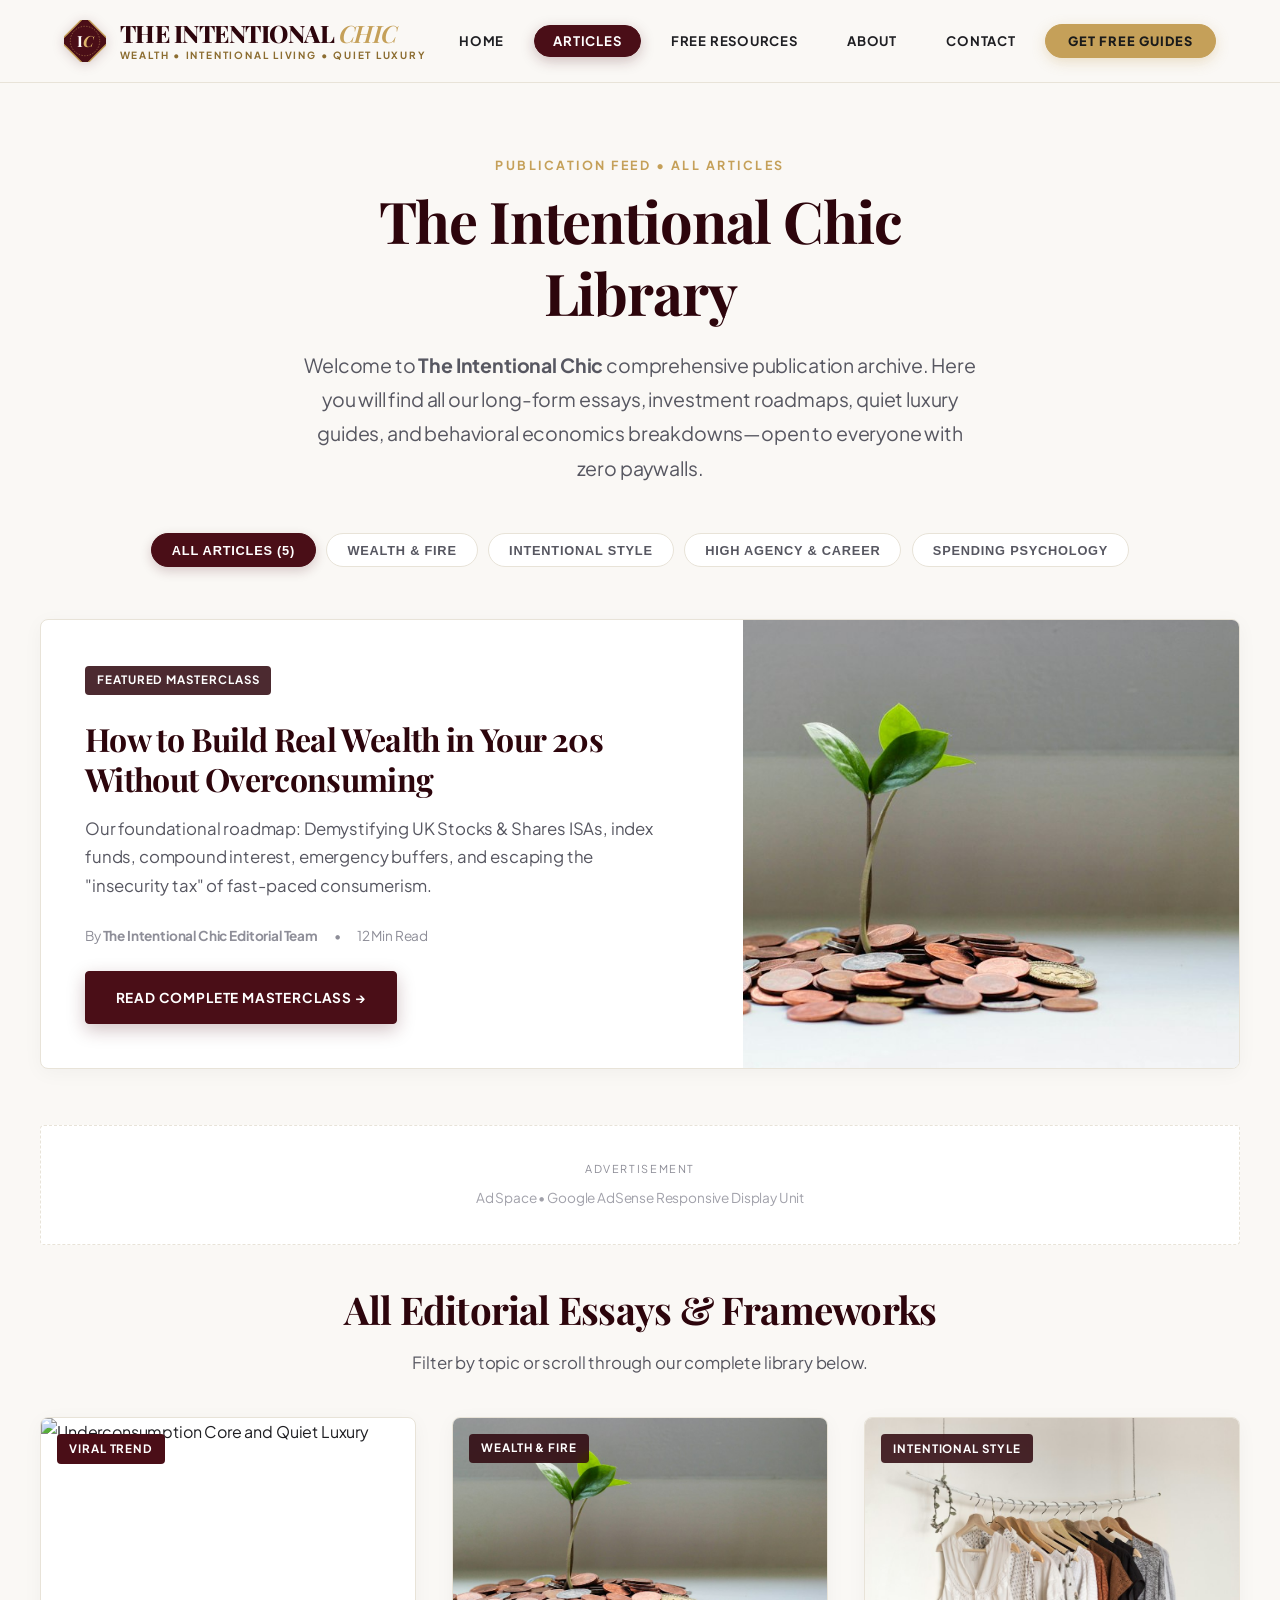
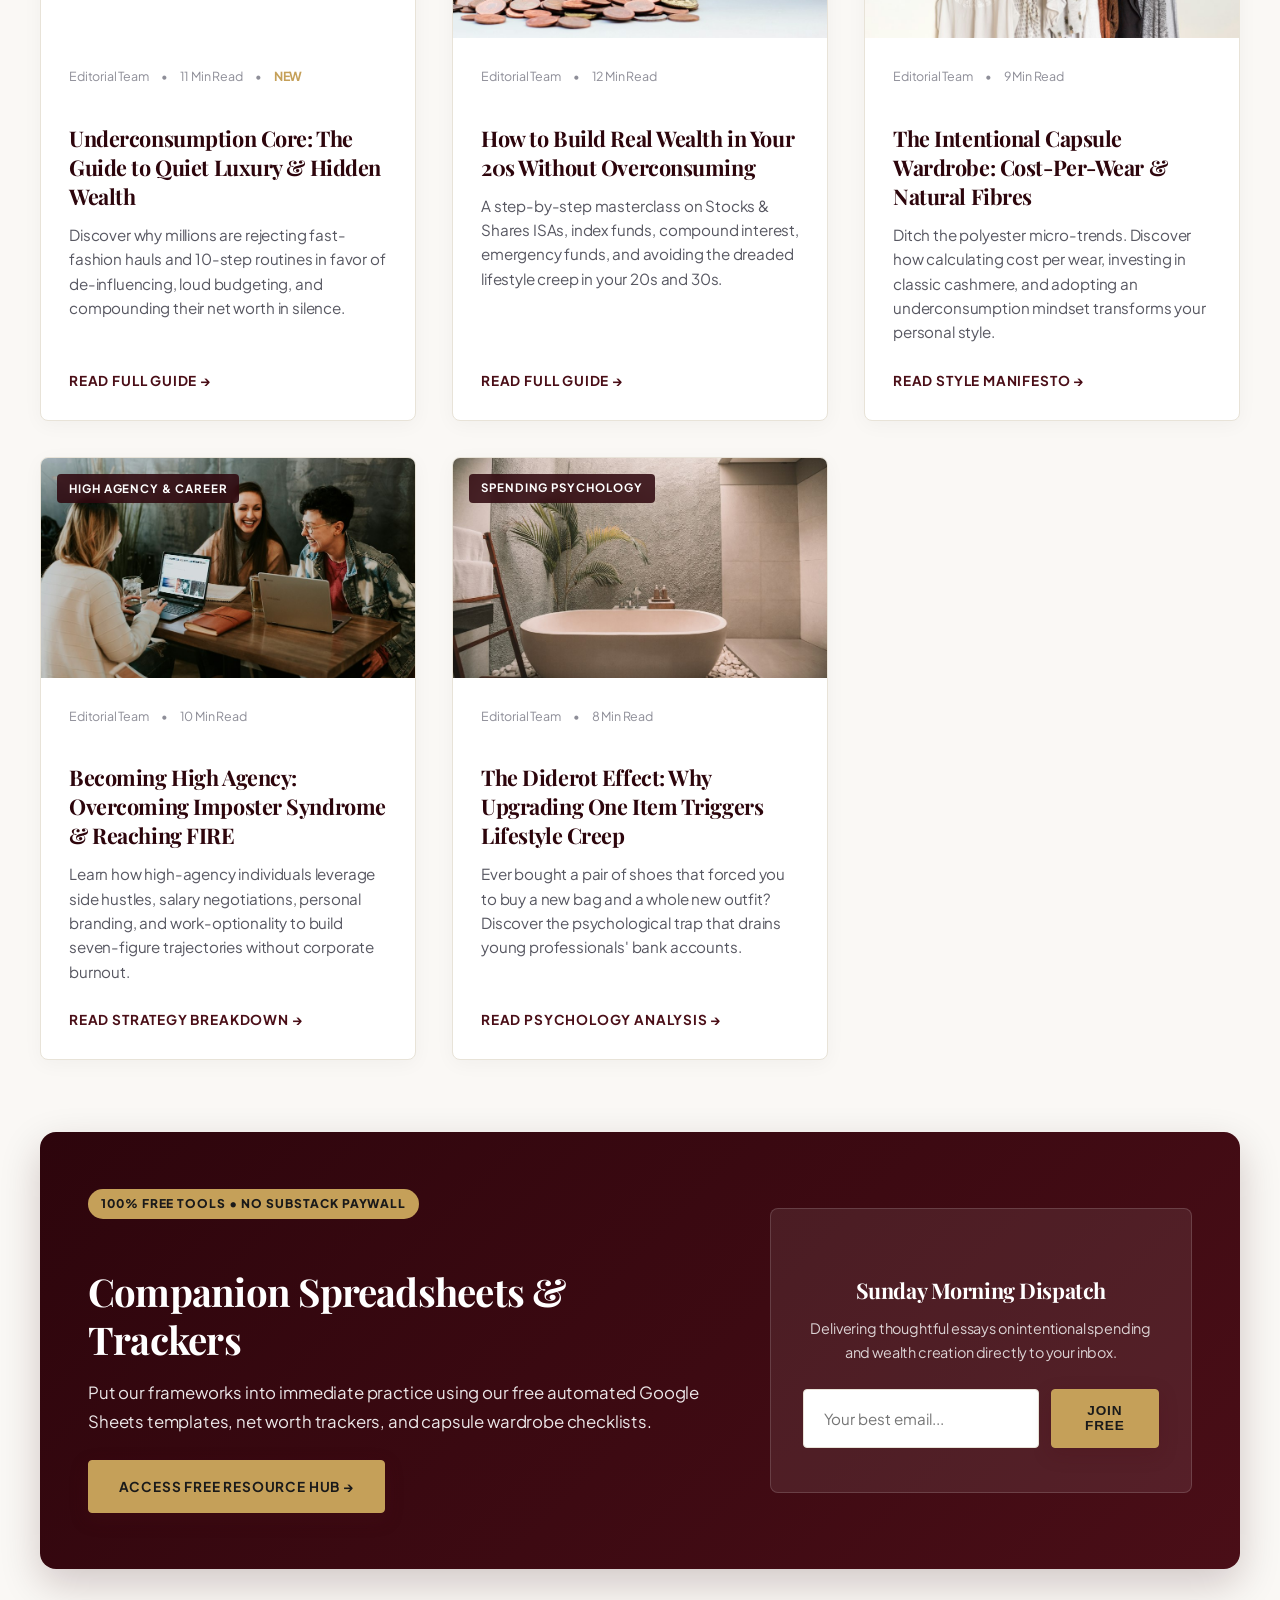
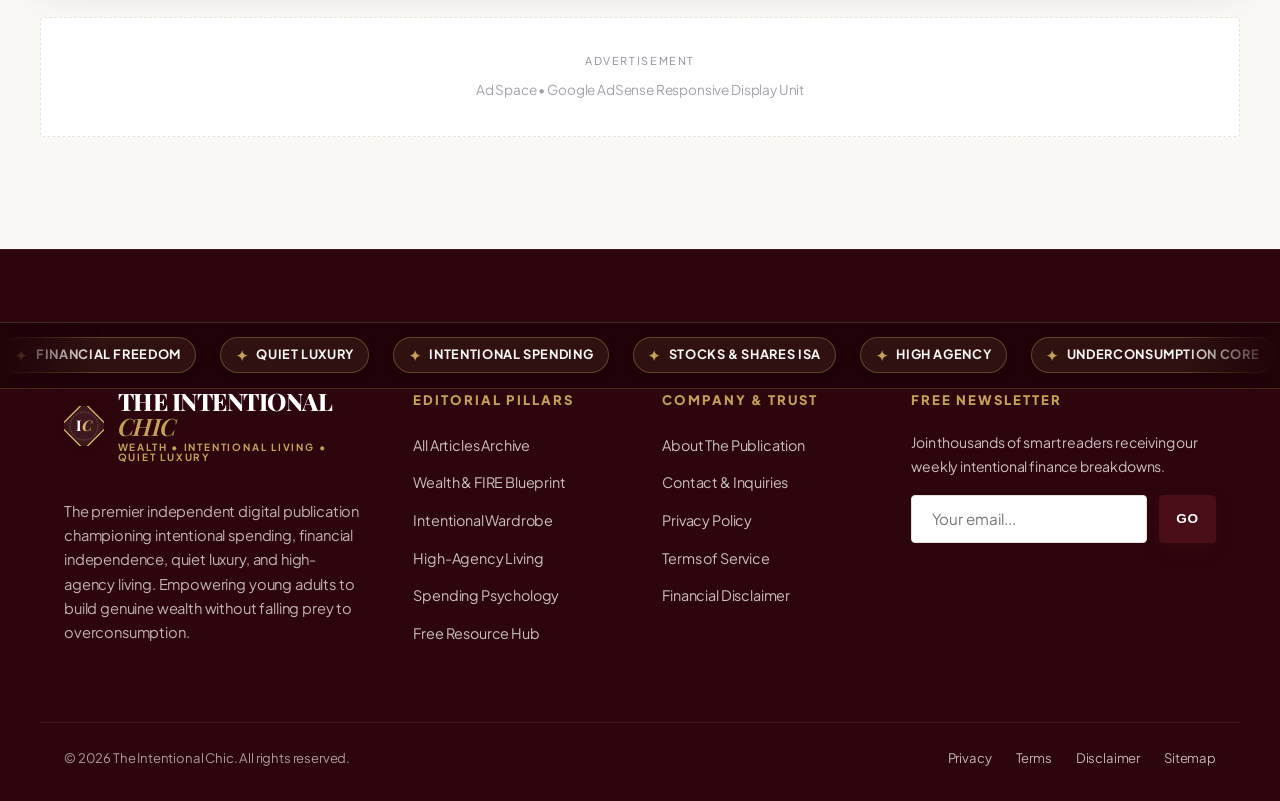
==== commit 428c4c81: "Add files via upload" ====
--- a/articles.html
+++ b/articles.html
@@ -62,7 +62,7 @@
 
     <!-- Interactive Category Filter Bar (Substack / Magazine Style) -->
     <div class="articles-filter-bar">
-      <button type="button" class="filter-tab active" data-filter="all">All Articles (4)</button>
+      <button type="button" class="filter-tab active" data-filter="all">All Articles (5)</button>
       <button type="button" class="filter-tab" data-filter="wealth">Wealth &amp; FIRE</button>
       <button type="button" class="filter-tab" data-filter="style">Intentional Style</button>
       <button type="button" class="filter-tab" data-filter="agency">High Agency &amp; Career</button>
@@ -104,6 +104,26 @@
 
     <!-- Complete Grid of All Articles -->
     <div class="articles-grid" id="all-articles-grid">
+
+      <!-- Article 0: Viral Trend (Newest) -->
+      <article class="article-card archive-article-card" data-category="psychology">
+        <div class="card-thumb-wrap">
+          <img src="images/underconsumption-core-quiet-luxury.jpg" alt="Underconsumption Core and Quiet Luxury" class="card-thumb" loading="lazy">
+          <span class="card-category" style="background: var(--color-primary);">Viral Trend</span>
+        </div>
+        <div class="card-body">
+          <div class="card-meta">
+            <span>Editorial Team</span> &bull; <span>11 Min Read</span> &bull; <span style="color: var(--color-accent-gold); font-weight: 700;">NEW</span>
+          </div>
+          <h3 class="card-title">
+            <a href="underconsumption-core-quiet-luxury.html">Underconsumption Core: The Guide to Quiet Luxury &amp; Hidden Wealth</a>
+          </h3>
+          <p class="card-excerpt">
+            Discover why millions are rejecting fast-fashion hauls and 10-step routines in favor of de-influencing, loud budgeting, and compounding their net worth in silence.
+          </p>
+          <a href="underconsumption-core-quiet-luxury.html" class="card-link">Read Full Guide &rarr;</a>
+        </div>
+      </article>
 
       <!-- Article 1: Wealth -->
       <article class="article-card archive-article-card" data-category="wealth">
